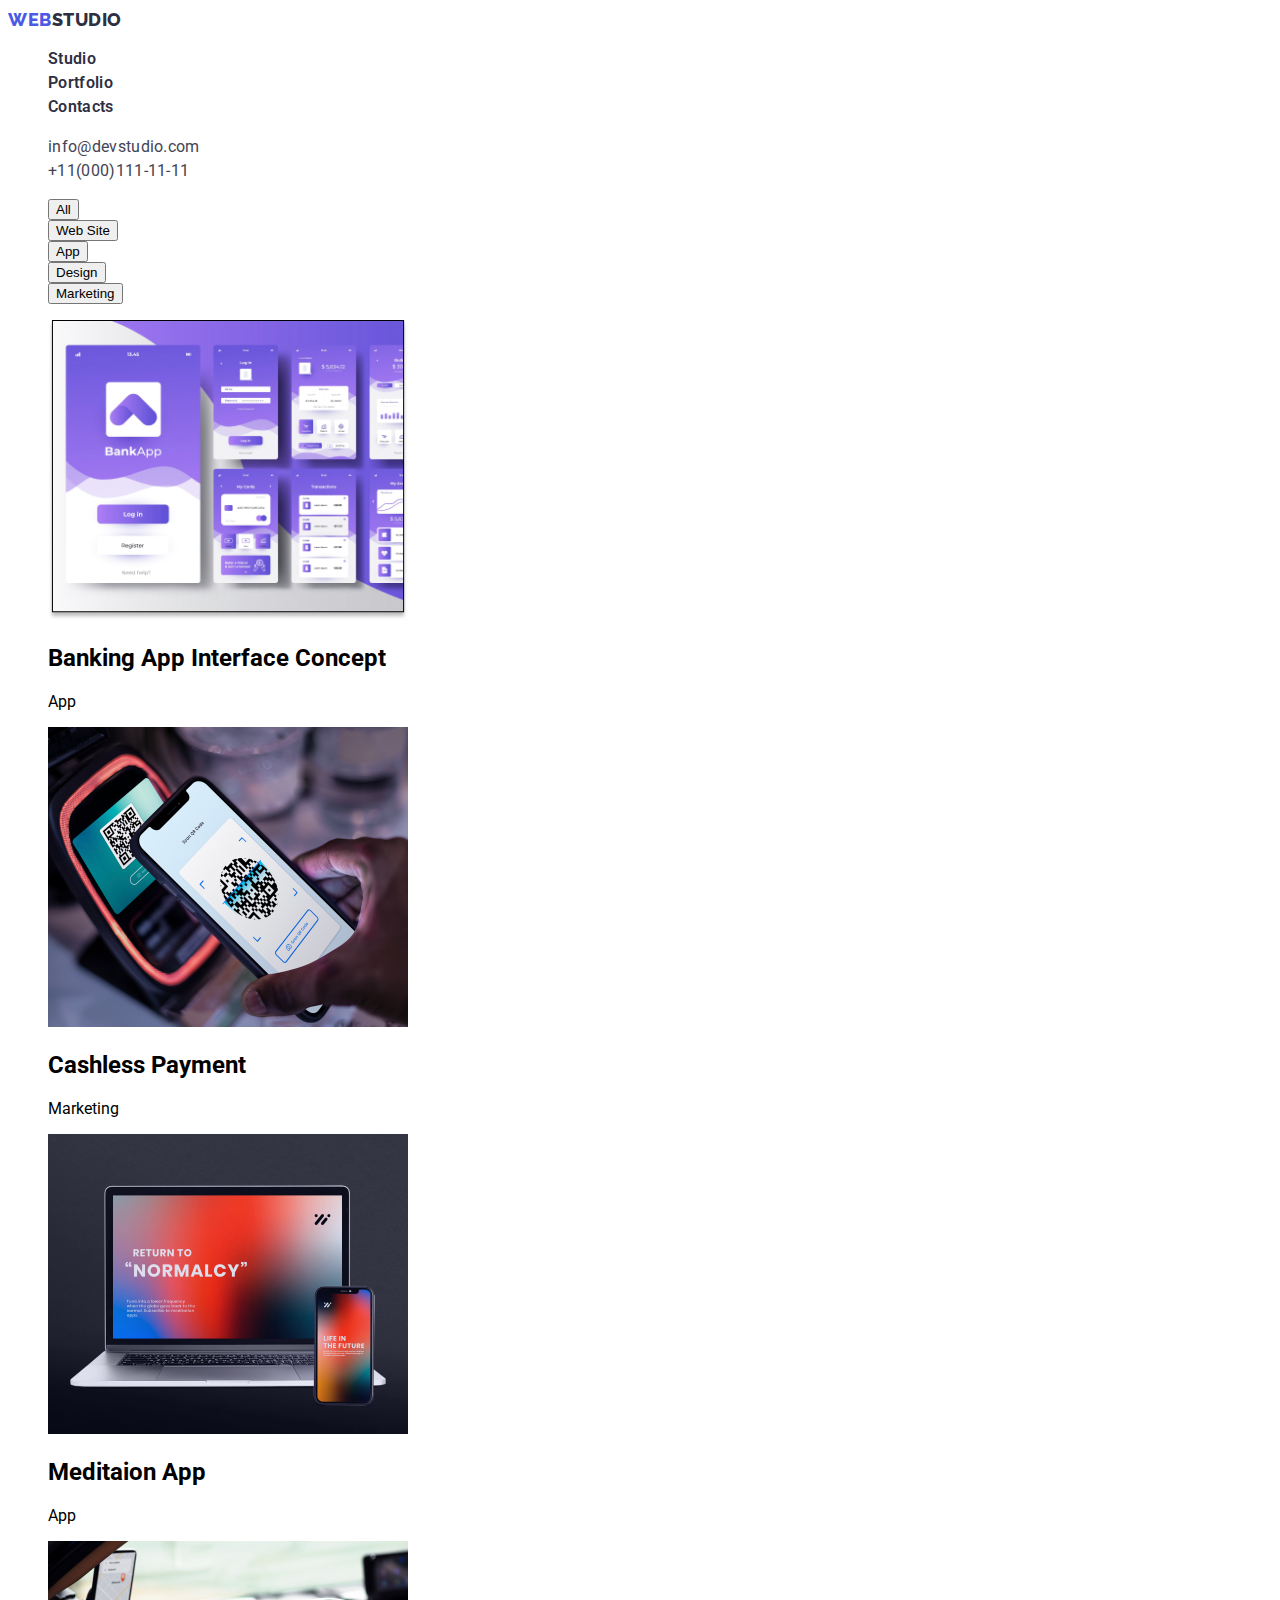
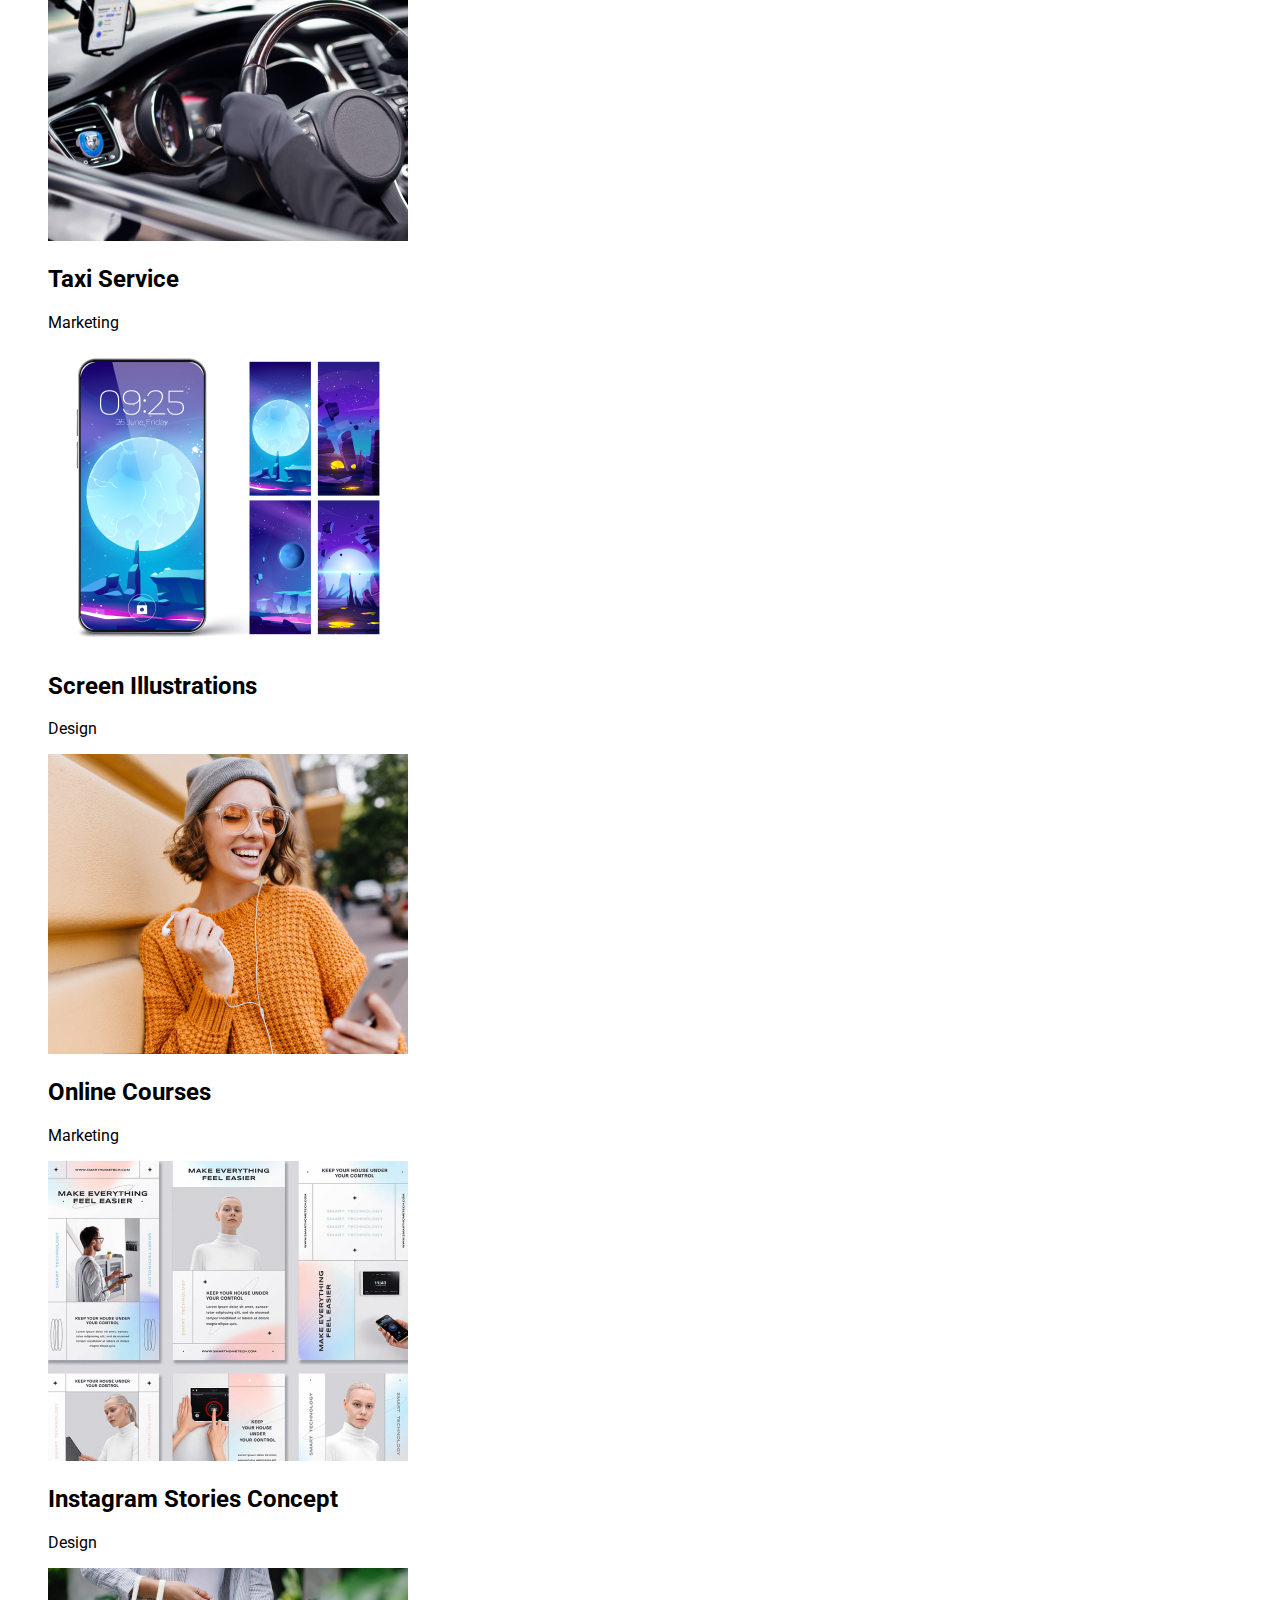
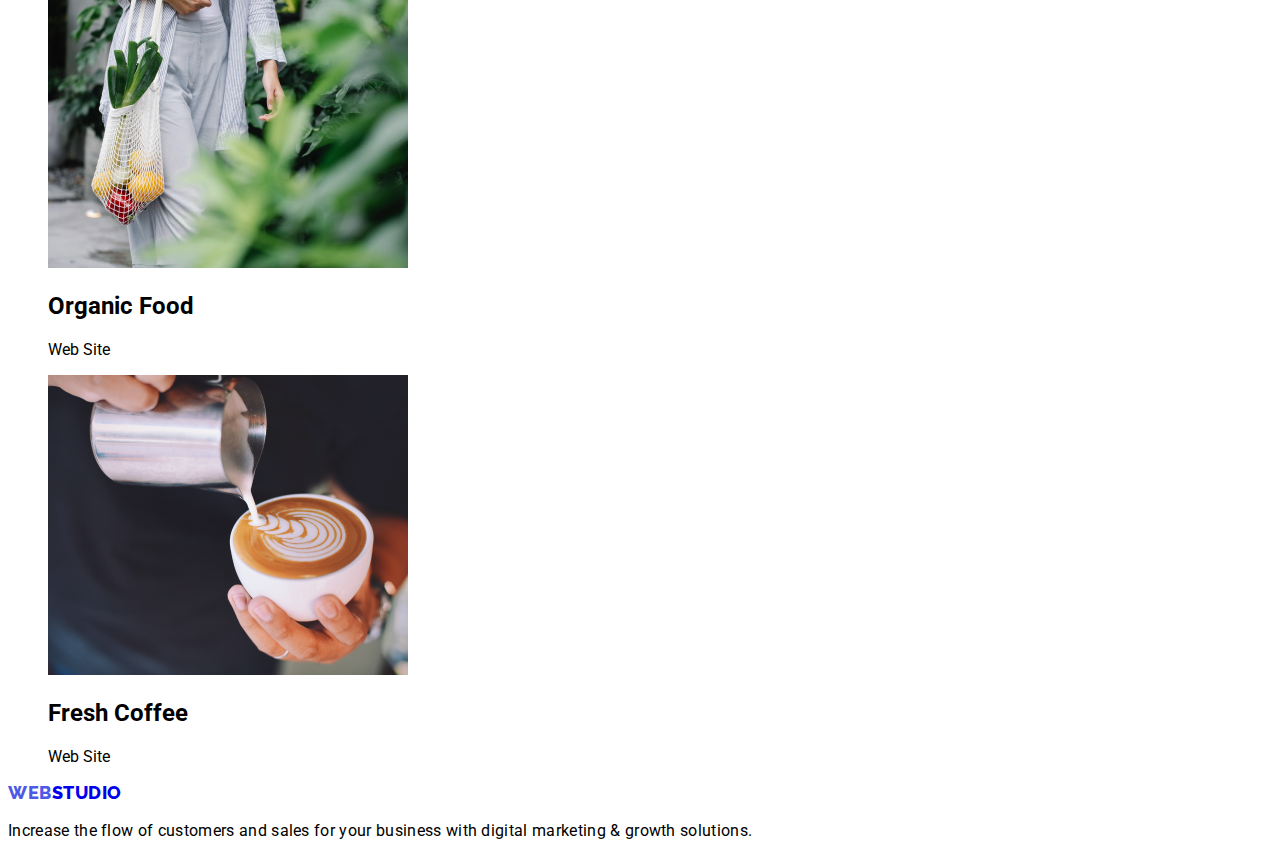
==== portfolio.html @ 6c5be2f2 "Add files via upload" ====
<!DOCTYPE html>
<html lang="en">
  <head>
    <meta charset="UTF-8" />
    <meta http-equiv="X-UA-Compatible" content="IE=edge" />
    <meta name="viewport" content="width=device-width, initial-scale=1.0" />
    <title>WEBSTUDIO</title>
    <link rel="preconnect" href="https://fonts.googleapis.com" />
    <link rel="preconnect" href="https://fonts.gstatic.com" crossorigin />
    <link
      href="https://fonts.googleapis.com/css2?family=Montserrat:wght@400;700&family=Raleway:wght@800&family=Roboto:wght@400;500;700&display=swap"
      rel="stylesheet"
    />
    <link rel="stylesheet" href="./css/styles.css" />
  </head>
  <body class="body">
    <header class="header">
      <nav>
        <a class="logo" href="./index.html"><span class="web">WEB</span>STUDIO</a>
        <ul class="header-list list">
          <li><a class="header-link link" href="./index.html">Studio</a></li>
          <li>
            <a class="header-link link" href="./portfolio.html">Portfolio</a>
          </li>
          <li><a class="header-link link" href="">Contacts</a></li>
        </ul>
      </nav>
      <ul class="list">
        <li>
          <a class="contact link" href="mailto:info@devstudio.com"
            >info@devstudio.com</a>
        </li>
        <li>
          <a class="contact link" href="tel:+110001111111">+11(000)111-11-11</a>
        </li>
      </ul>
    </header>
    <main>
      <section class="portfolio">
        <h2 hidden>Portfolio</h2>
        <ul class="list">
          <li><button type="button" class="btn-all btn">All</button></li>
          <li><button type="button" class="btn-site btn">Web Site</button></li>
          <li><button type="button" class="btn-app btn">App</button></li>
          <li><button type="button" class="btn-design btn">Design</button></li>
          <li>
            <button type="button" class="btn-marketing btn">Marketing</button>
          </li>
        </ul>
        <ul class="list">
          <li>
            <img
              width="360"
              height="300"
              src="./img/banking-app.jpg"
              alt="banking-app"
            />
            <h2>Banking App Interface Concept</h2>
            <p>App</p>
          </li>
          <li>
            <img
              width="360"
              height="300"
              src="./img/cashless-payment.jpg"
              alt="cashless-payment"
            />
            <h2>Cashless Payment</h2>
            <p>Marketing</p>
          </li>
          <li>
            <img
              width="360"
              height="300"
              src="./img/meditaion-app.jpg"
              alt="meditaion-app"
            />
            <h2>Meditaion App</h2>
            <p>App</p>
          </li>
          <li>
            <img
              width="360"
              height="300"
              src="./img/taxi-service.jpg"
              alt="taxi-service"
            />
            <h2>Taxi Service</h2>
            <p>Marketing</p>
          </li>
          <li>
            <img
              width="360"
              height="300"
              src="./img/screen-illustrations.jpg"
              alt="screen-illustrations"
            />
            <h2>Screen Illustrations</h2>
            <p>Design</p>
          </li>
          <li>
            <img
              width="360"
              height="300"
              src="./img/online-ourses.jpg"
              alt="online-curses"
            />
            <h2>Online Courses</h2>
            <p>Marketing</p>
          </li>
          <li>
            <img
              width="360"
              height="300"
              src="./img/instagram-stories.jpg"
              alt="instagram-stories"
            />
            <h2>Instagram Stories Concept</h2>
            <p>Design</p>
          </li>
          <li>
            <img
              width="360"
              height="300"
              src="./img/organic-food.jpg"
              alt="organic-food"
            />
            <h2>Organic Food</h2>
            <p>Web Site</p>
          </li>
          <li>
            <img
              width="360"
              height="300"
              src="./img/fresh-coffee.jpg"
              alt="fresh-coffee"
            />
            <h2>Fresh Coffee</h2>
            <p>Web Site</p>
          </li>
        </ul>
      </section>
    </main>
    <footer class="footer">
      <a class="footer-logo" href="/index.html"><span class="web">WEB</span>STUDIO</a>
      <p class="footer-text">
        Increase the flow of customers and sales for your business with digital
        marketing & growth solutions.
      </p>
    </footer>
  </body>
</html>
---- css/styles.css ----
body {
    font-family: "Roboto", sans-serif;
}
/**/
.list {
  list-style: none;
}
.link:hover,
.link:focus {
  font-family: inherit;
  color: #4d5ae5;
}

.btn:hover,
.btn:focus {
  background: #4d5ae5;
  cursor: pointer;
}

/* header */
.logo {
  font-family: "Raleway";
  font-style: normal;
  font-weight: 800;
  font-size: 18px;
  line-height: 1.3;
  letter-spacing: 0.03em;
  text-transform: uppercase;
  text-decoration: none;
  color: #2e2f42;

}
.web {
  color: #4d5ae5;
}
.header-list {

}
.header-link {
  font-style: normal;
  font-weight: 600;
  font-size: 16px;
  line-height: 1.5;
  letter-spacing: 0.02em;
  text-decoration: none;
  color: #2e2f42;
}
.contact {

  text-decoration: none;
  font-style: normal;
  font-weight: 400;
  font-size: 16px;
  line-height: 1.5;
  letter-spacing: 0.02em;
  color: #434455;
}
/* hero */
.hero {

}
.hero-text {

}
.hero-button {

}
/* footer */
.footer {

}
.footer-logo {
  font-family: 'Raleway';
  font-style: normal;
  font-weight: 800;
  font-size: 18px;
  line-height: 1.2;
  display: flex;
  align-items: center;
  letter-spacing: 0.03em;
  text-transform: uppercase;
  text-decoration: none;
  /* color: #F4F4FD; */
}
.footer-text {
font-style: normal;
font-weight: 400;
font-size: 16px;
line-height: 1.5;
letter-spacing: 0.02em;
/* color: #E7E9FC; */
}
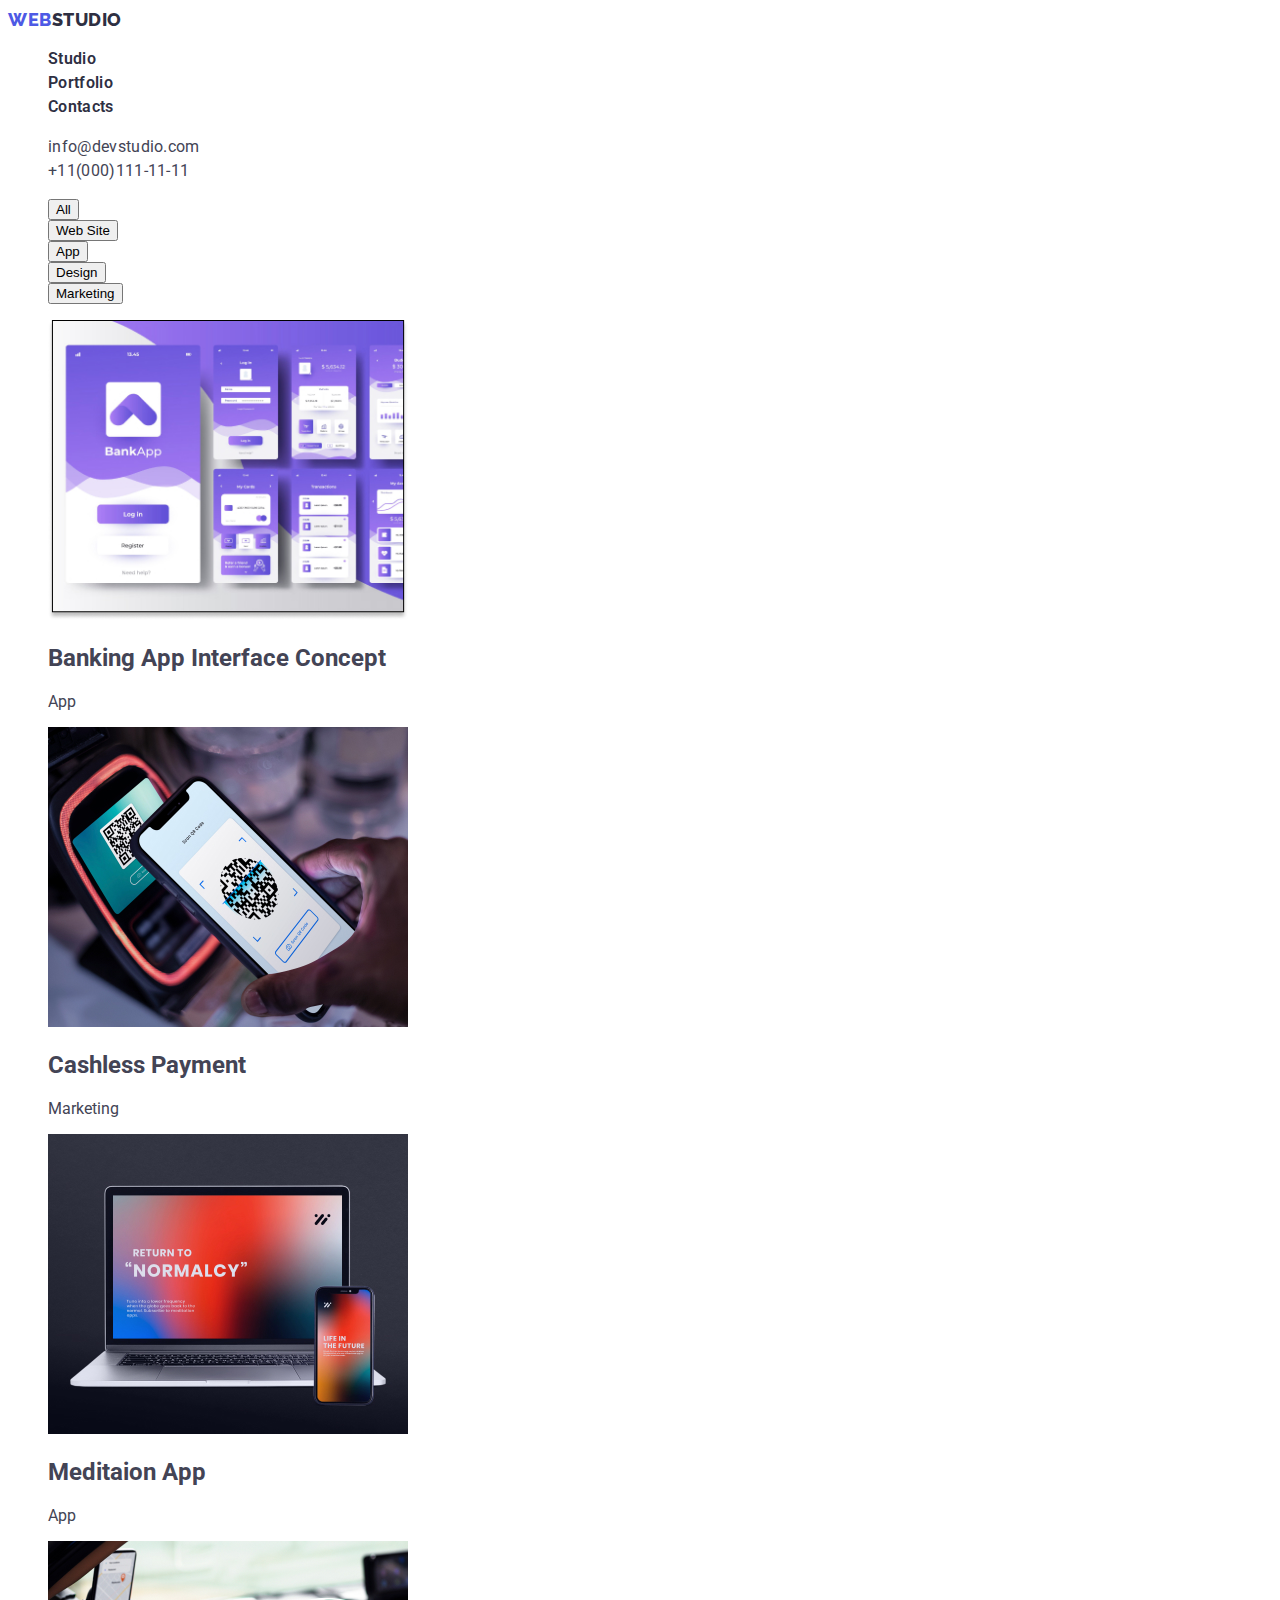
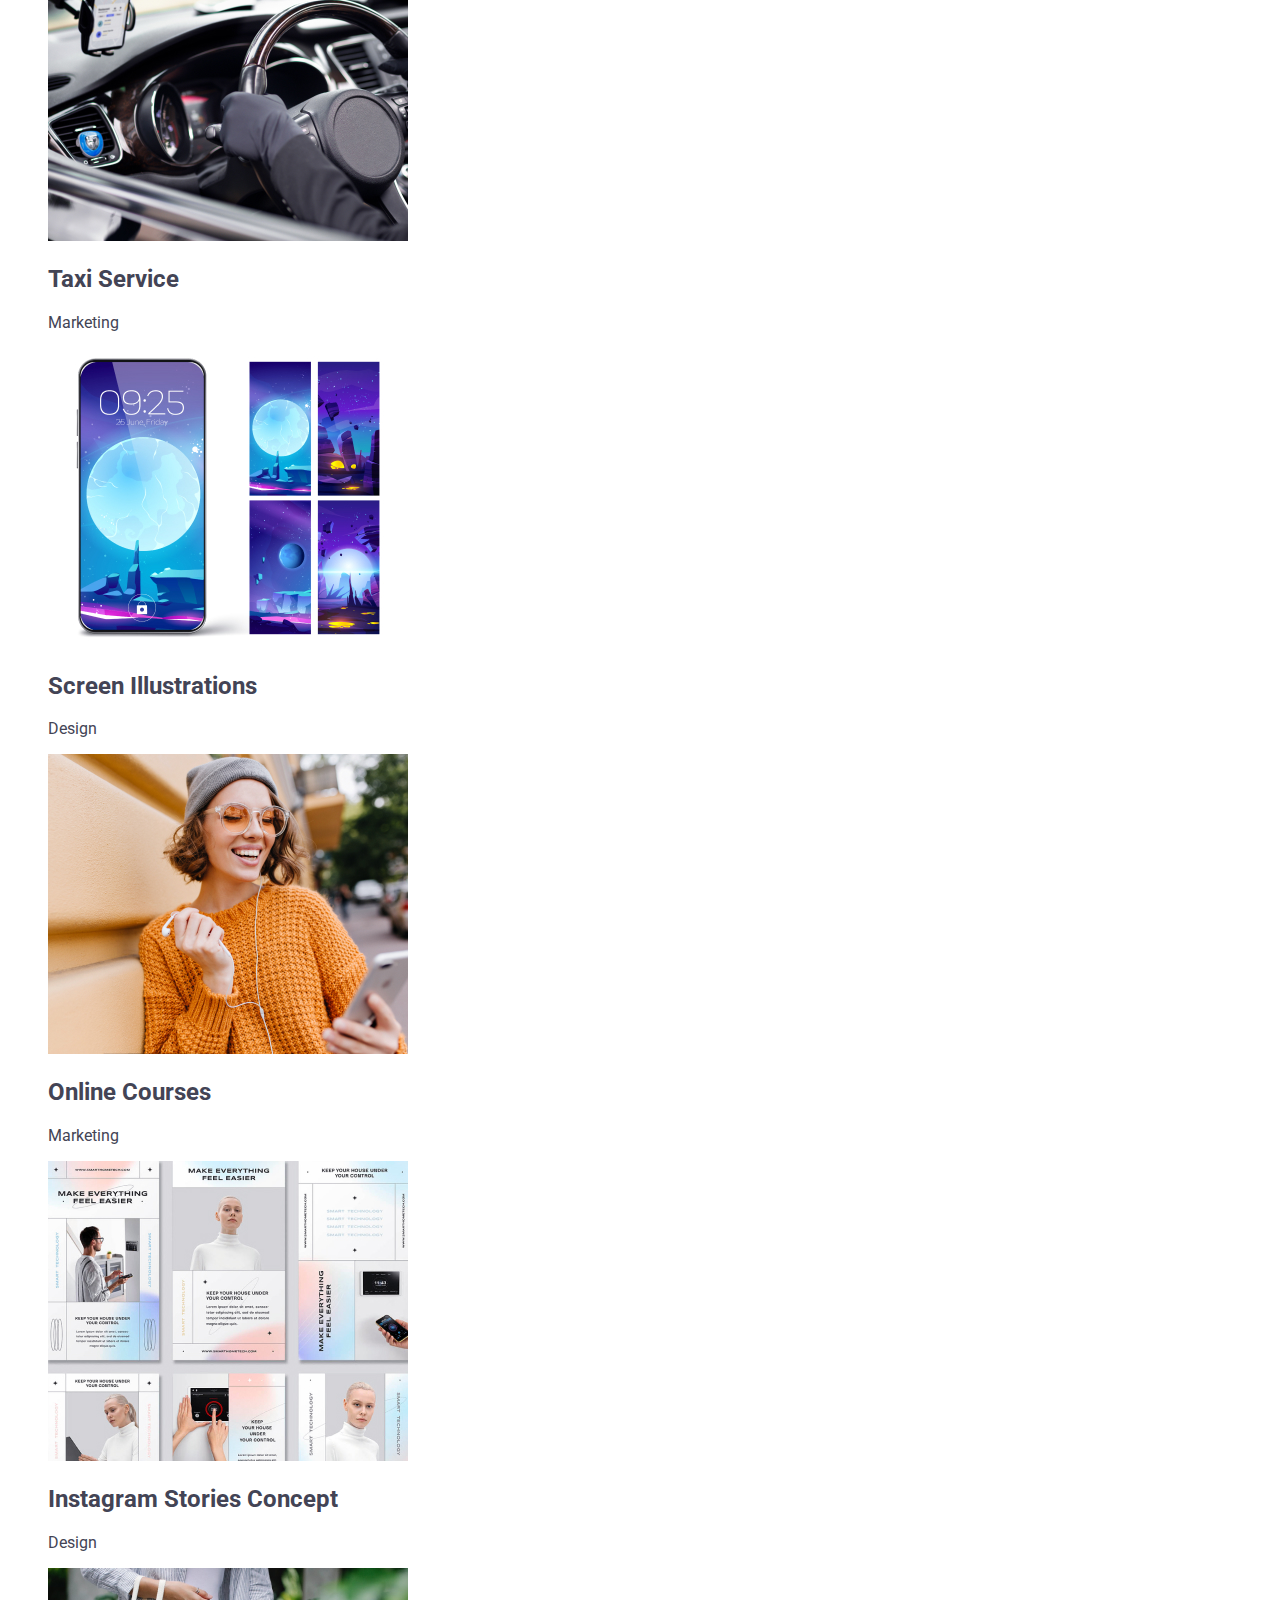
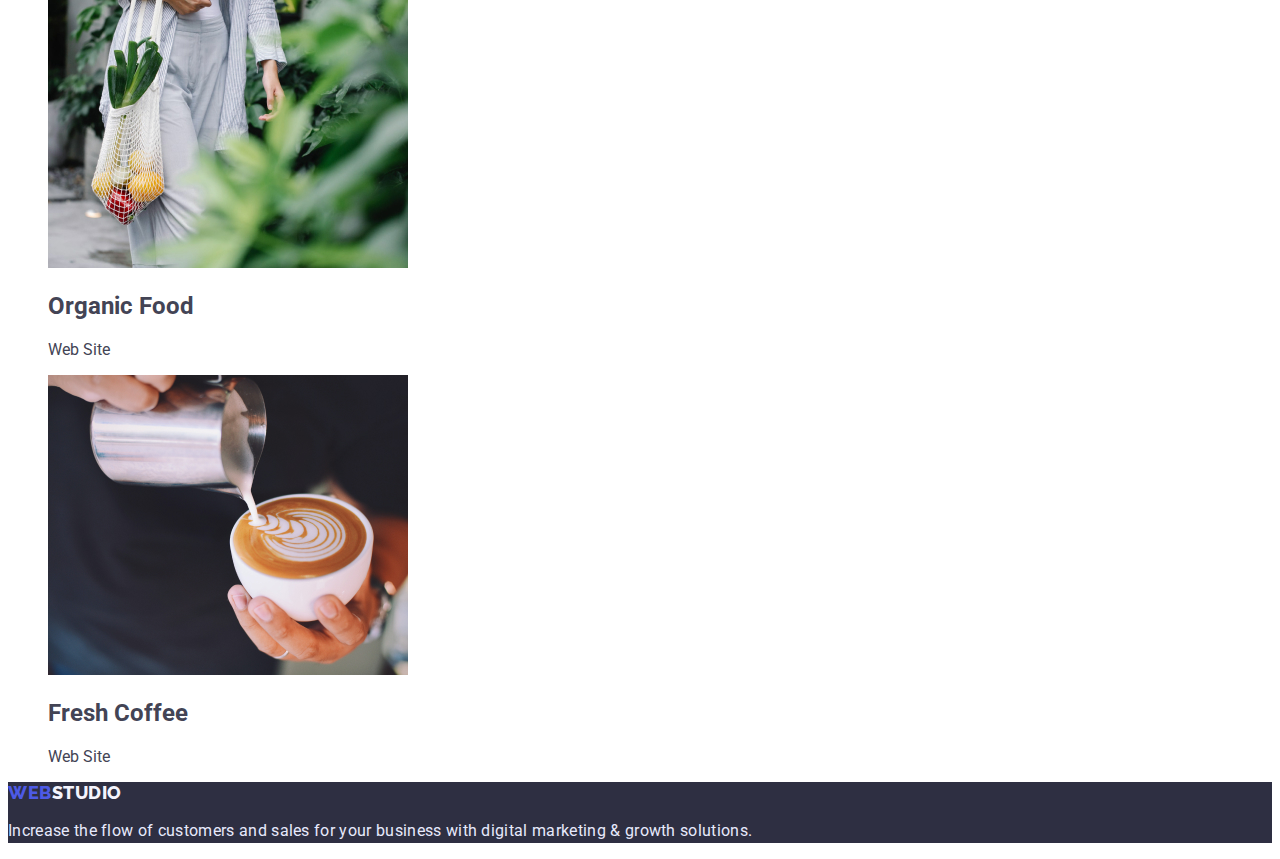
==== commit c0a18d86: "55" ====
--- a/portfolio.html
+++ b/portfolio.html
@@ -14,9 +14,11 @@
     <link rel="stylesheet" href="./css/styles.css" />
   </head>
   <body class="body">
-    <header class="header">
+    <header class="top-line">
       <nav>
-        <a class="logo" href="./index.html"><span class="web">WEB</span>STUDIO</a>
+        <a class="logo" href="./index.html"
+          ><span class="web">WEB</span>STUDIO</a
+        >
         <ul class="header-list list">
           <li><a class="header-link link" href="./index.html">Studio</a></li>
           <li>
@@ -28,7 +30,8 @@
       <ul class="list">
         <li>
           <a class="contact link" href="mailto:info@devstudio.com"
-            >info@devstudio.com</a>
+            >info@devstudio.com</a
+          >
         </li>
         <li>
           <a class="contact link" href="tel:+110001111111">+11(000)111-11-11</a>
@@ -37,14 +40,14 @@
     </header>
     <main>
       <section class="portfolio">
-        <h2 hidden>Portfolio</h2>
+        <h1 hidden>Portfolio</h1>
         <ul class="list">
-          <li><button type="button" class="btn-all btn">All</button></li>
-          <li><button type="button" class="btn-site btn">Web Site</button></li>
-          <li><button type="button" class="btn-app btn">App</button></li>
-          <li><button type="button" class="btn-design btn">Design</button></li>
+          <li><button type="button" class="btn">All</button></li>
+          <li><button type="button" class="btn">Web Site</button></li>
+          <li><button type="button" class="btn">App</button></li>
+          <li><button type="button" class="btn">Design</button></li>
           <li>
-            <button type="button" class="btn-marketing btn">Marketing</button>
+            <button type="button" class="btn">Marketing</button>
           </li>
         </ul>
         <ul class="list">
@@ -142,7 +145,9 @@
       </section>
     </main>
     <footer class="footer">
-      <a class="footer-logo" href="/index.html"><span class="web">WEB</span>STUDIO</a>
+      <a class="footer-logo" href="/index.html"
+        ><span class="web">WEB</span>STUDIO</a
+      >
       <p class="footer-text">
         Increase the flow of customers and sales for your business with digital
         marketing & growth solutions.
--- a/css/styles.css
+++ b/css/styles.css
@@ -1,5 +1,10 @@
+:root {
+
+}
 body {
     font-family: "Roboto", sans-serif;
+    background-color: #ffffff;
+    color: #434455;
 }
 /**/
 .list {
@@ -18,6 +23,9 @@
 }
 
 /* header */
+.top-line {
+
+}
 .logo {
   font-family: "Raleway";
   font-style: normal;
@@ -57,7 +65,7 @@
 }
 /* hero */
 .hero {
-
+  background-color: #2e2f42;
 }
 .hero-text {
 
@@ -67,7 +75,7 @@
 }
 /* footer */
 .footer {
-
+  background-color: #2e2f42; 
 }
 .footer-logo {
   font-family: 'Raleway';
@@ -80,7 +88,7 @@
   letter-spacing: 0.03em;
   text-transform: uppercase;
   text-decoration: none;
-  /* color: #F4F4FD; */
+  color: #F4F4FD;
 }
 .footer-text {
 font-style: normal;
@@ -88,5 +96,6 @@
 font-size: 16px;
 line-height: 1.5;
 letter-spacing: 0.02em;
-/* color: #E7E9FC; */
+color: #E7E9FC;
 }
+/* Portfolio */
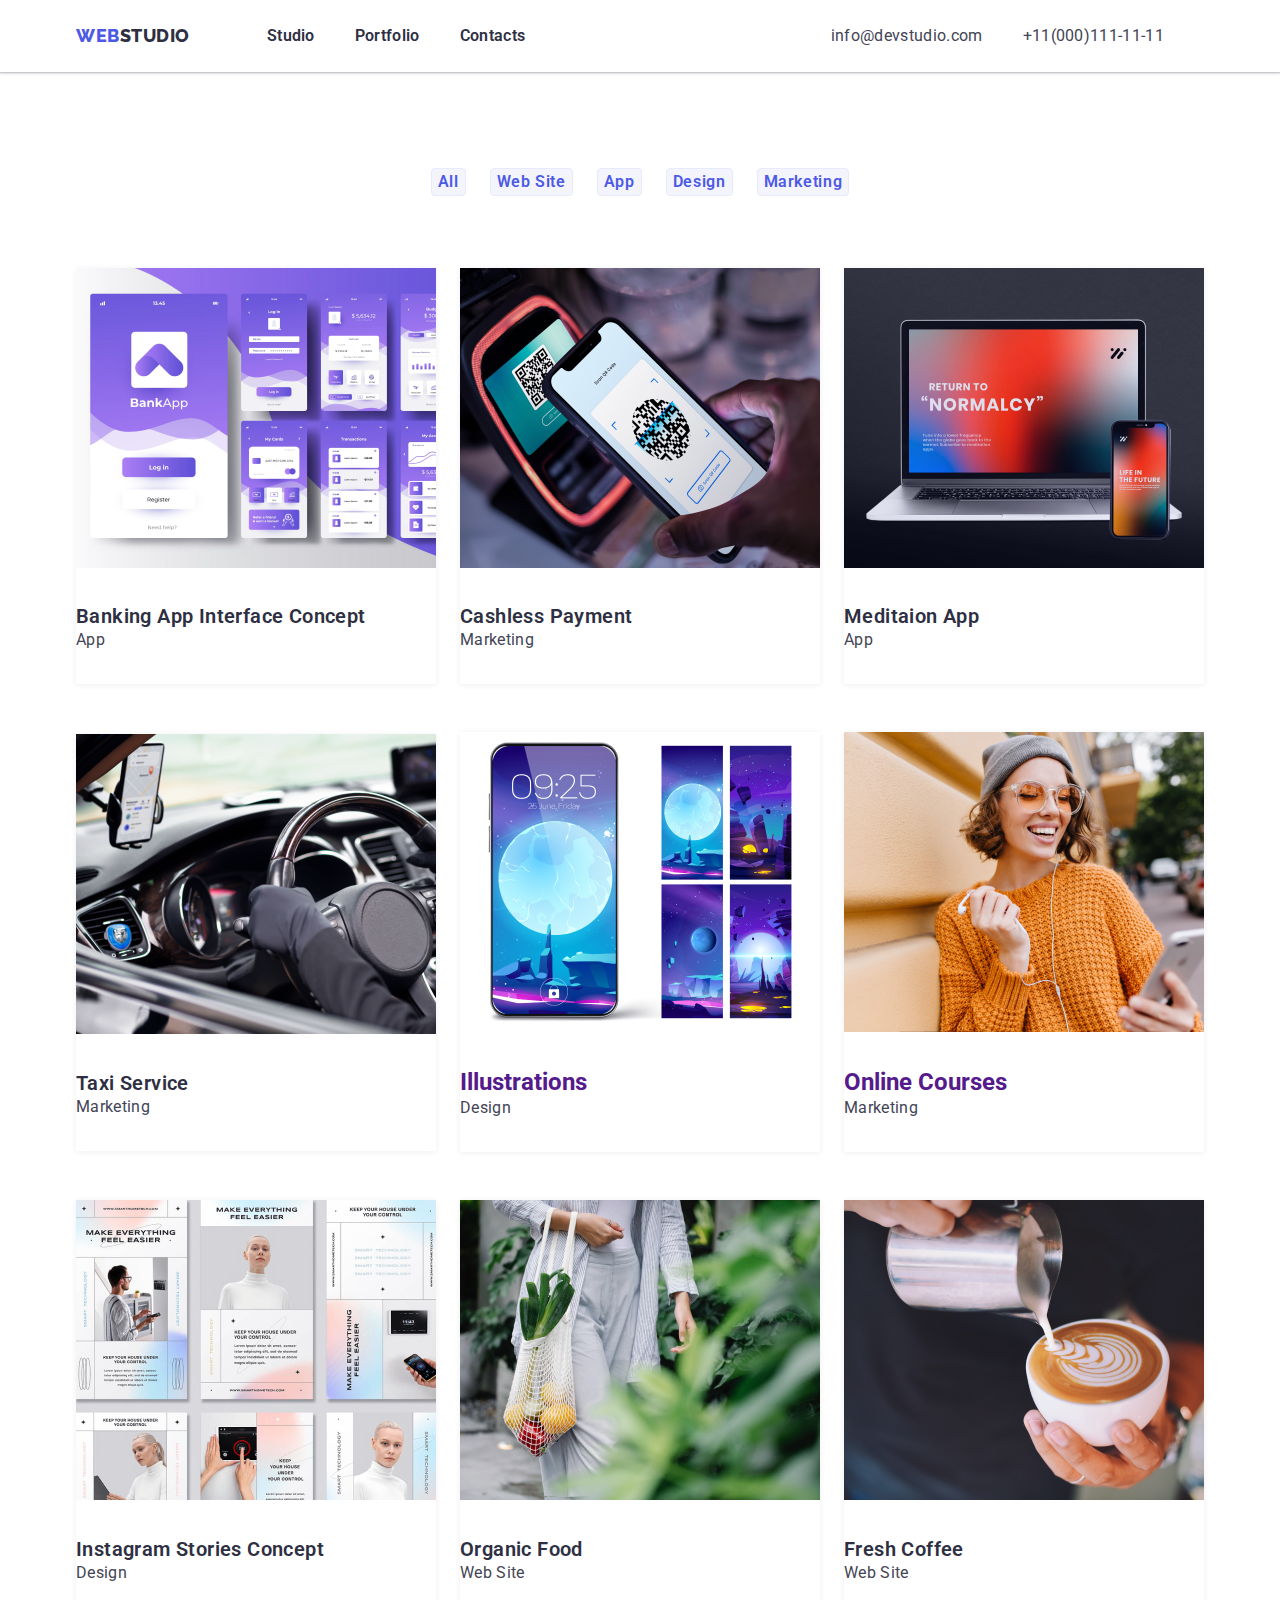
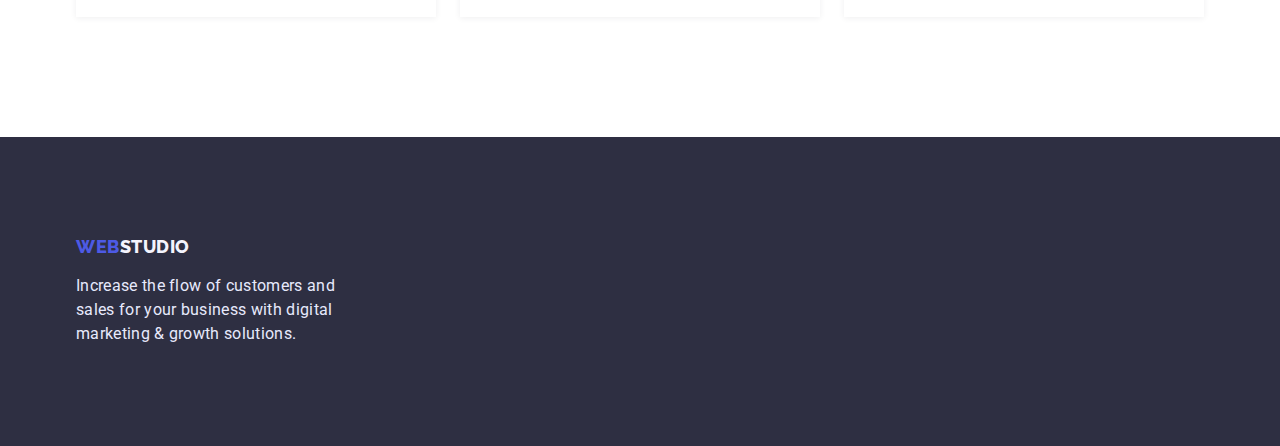
==== commit 1d04e3d8: "HW3 18/12" ====
--- a/portfolio.html
+++ b/portfolio.html
@@ -5,153 +5,213 @@
     <meta http-equiv="X-UA-Compatible" content="IE=edge" />
     <meta name="viewport" content="width=device-width, initial-scale=1.0" />
     <title>WEBSTUDIO</title>
+    <link
+      rel="stylesheet"
+      href="https://cdn.jsdelivr.net/npm/modern-normalize@1.1.0/modern-normalize.min.css"
+    />
     <link rel="preconnect" href="https://fonts.googleapis.com" />
     <link rel="preconnect" href="https://fonts.gstatic.com" crossorigin />
     <link
-      href="https://fonts.googleapis.com/css2?family=Montserrat:wght@400;700&family=Raleway:wght@800&family=Roboto:wght@400;500;700&display=swap"
+      href="https://fonts.googleapis.com/css2?family=Raleway:wght@700&family=Roboto:wght@400;500;700;900&display=swap"
       rel="stylesheet"
     />
     <link rel="stylesheet" href="./css/styles.css" />
   </head>
-  <body class="body">
-    <header class="top-line">
-      <nav>
-        <a class="logo" href="./index.html"
-          ><span class="web">WEB</span>STUDIO</a
-        >
-        <ul class="header-list list">
-          <li><a class="header-link link" href="./index.html">Studio</a></li>
-          <li>
-            <a class="header-link link" href="./portfolio.html">Portfolio</a>
-          </li>
-          <li><a class="header-link link" href="">Contacts</a></li>
-        </ul>
-      </nav>
-      <ul class="list">
-        <li>
-          <a class="contact link" href="mailto:info@devstudio.com"
-            >info@devstudio.com</a
+  <body>
+    <header class="header">
+      <div class="container">
+        <nav>
+          <a class="header-logo link" href="./index.html">
+            <span class="web-header">WEB</span
+            ><span class="studio-header">STUDIO</span></a
           >
-        </li>
-        <li>
-          <a class="contact link" href="tel:+110001111111">+11(000)111-11-11</a>
-        </li>
-      </ul>
+          <ul class="header-nav list">
+            <li><a class="nav-link link" href="./index.html">Studio</a></li>
+            <li>
+              <a class="nav-link link" href="./portfolio.html">Portfolio</a>
+            </li>
+            <li><a class="nav-link link" href="">Contacts</a></li>
+          </ul>
+        </nav>
+        <div class="heder-info">
+          <ul class="contacts-list list">
+            <li>
+              <a class="contacts-link link" href="mailto:info@devstudio.com"
+                >info@devstudio.com</a
+              >
+            </li>
+            <li>
+              <a class="contacts-link link" href="tel:+110001111111"
+                >+11(000)111-11-11</a
+              >
+            </li>
+          </ul>
+        </div>
+      </div>
     </header>
     <main>
-      <section class="portfolio">
-        <h1 hidden>Portfolio</h1>
-        <ul class="list">
-          <li><button type="button" class="btn">All</button></li>
-          <li><button type="button" class="btn">Web Site</button></li>
-          <li><button type="button" class="btn">App</button></li>
-          <li><button type="button" class="btn">Design</button></li>
-          <li>
-            <button type="button" class="btn">Marketing</button>
-          </li>
-        </ul>
-        <ul class="list">
-          <li>
-            <img
-              width="360"
-              height="300"
-              src="./img/banking-app.jpg"
-              alt="banking-app"
-            />
-            <h2>Banking App Interface Concept</h2>
-            <p>App</p>
-          </li>
-          <li>
-            <img
-              width="360"
-              height="300"
-              src="./img/cashless-payment.jpg"
-              alt="cashless-payment"
-            />
-            <h2>Cashless Payment</h2>
-            <p>Marketing</p>
-          </li>
-          <li>
-            <img
-              width="360"
-              height="300"
-              src="./img/meditaion-app.jpg"
-              alt="meditaion-app"
-            />
-            <h2>Meditaion App</h2>
-            <p>App</p>
-          </li>
-          <li>
-            <img
-              width="360"
-              height="300"
-              src="./img/taxi-service.jpg"
-              alt="taxi-service"
-            />
-            <h2>Taxi Service</h2>
-            <p>Marketing</p>
-          </li>
-          <li>
-            <img
-              width="360"
-              height="300"
-              src="./img/screen-illustrations.jpg"
-              alt="screen-illustrations"
-            />
-            <h2>Screen Illustrations</h2>
-            <p>Design</p>
-          </li>
-          <li>
-            <img
-              width="360"
-              height="300"
-              src="./img/online-ourses.jpg"
-              alt="online-curses"
-            />
-            <h2>Online Courses</h2>
-            <p>Marketing</p>
-          </li>
-          <li>
-            <img
-              width="360"
-              height="300"
-              src="./img/instagram-stories.jpg"
-              alt="instagram-stories"
-            />
-            <h2>Instagram Stories Concept</h2>
-            <p>Design</p>
-          </li>
-          <li>
-            <img
-              width="360"
-              height="300"
-              src="./img/organic-food.jpg"
-              alt="organic-food"
-            />
-            <h2>Organic Food</h2>
-            <p>Web Site</p>
-          </li>
-          <li>
-            <img
-              width="360"
-              height="300"
-              src="./img/fresh-coffee.jpg"
-              alt="fresh-coffee"
-            />
-            <h2>Fresh Coffee</h2>
-            <p>Web Site</p>
-          </li>
-        </ul>
+      <section>
+        <div class="container">
+          <h1 class="portfolio" hidden>Portfolio</h1>
+          <ul class="portfolio-filter list">
+            <li class="link">
+              <button class="btm-portfolio btm" type="button">All</button>
+            </li>
+            <li class="link">
+              <button class="btm-portfolio btm" type="button">Web Site</button>
+            </li>
+            <li class="link">
+              <button class="btm-portfolio btm" type="button">App</button>
+            </li>
+            <li class="link">
+              <button class="btm-portfolio btm" type="button">Design</button>
+            </li>
+            <li class="link">
+              <button class="btm-portfolio btm" type="button">Marketing</button>
+            </li>
+          </ul>
+          <ul class="portfolio-content list">
+            <li class="link">
+              <a class="link" href=""
+                ><img
+                  src="./img/banking-app.jpg"
+                  alt="Banking-App"
+                  width="360"
+                  height="300"
+                />
+                <div class="item-content">
+                  <h2 class="portfolio-title">Banking App Interface Concept</h2>
+                  <p class="portfolio-text">App</p>
+                </div>
+              </a>
+            </li>
+            <li class="link">
+              <a class="link" href=""
+                ><img
+                  src="./img/cashless-payment.jpg"
+                  alt="Cashless-Payment"
+                  width="360"
+                  height="300"
+                />
+                <div class="item-content">
+                  <h2 class="portfolio-title">Cashless Payment</h2>
+                  <p class="portfolio-text">Marketing</p>
+                </div>
+              </a>
+            </li>
+            <li class="link">
+              <a class="link" href=""
+                ><img
+                  src="./img/meditaion-app.jpg"
+                  alt="Meditaion-App"
+                  width="360"
+                  height="300"
+                />
+                <div class="item-content">
+                  <h2 class="portfolio-title">Meditaion App</h2>
+                  <p class="portfolio-text">App</p>
+                </div>
+              </a>
+            </li>
+            <li class="link">
+              <a class="link" href=""
+                ><img
+                  src="./img/taxi-service.jpg"
+                  alt="Taxi-Service"
+                  width="360"
+                  height="300"
+                />
+                <div class="item-content">
+                  <h2 class="portfolio-title">Taxi Service</h2>
+                  <p class="portfolio-text">Marketing</p>
+                </div>
+              </a>
+            </li>
+            <li class="link">
+              <a class="link" href=""
+                ><img
+                  src="./img/screen-illustrations.jpg"
+                  alt="Illustrations"
+                  width="360"
+                  height="300"
+                />
+                <div class="item-content">
+                  <h2>Illustrations</h2>
+                  <p class="portfolio-text">Design</p>
+                </div>
+              </a>
+            </li>
+            <li class="link">
+              <a class="link" href=""
+                ><img
+                  src="./img/online-ourses.jpg"
+                  alt="Online-Courses"
+                  width="360"
+                  height="300"
+                />
+                <div class="item-content">
+                  <h2>Online Courses</h2>
+                  <p class="portfolio-text">Marketing</p>
+                </div>
+              </a>
+            </li>
+            <li class="link">
+              <a class="link" href=""
+                ><img
+                  src="./img/instagram-stories.jpg"
+                  alt="Instagram-Stories"
+                  width="360"
+                  height="300"
+                />
+                <div class="item-content">
+                  <h2 class="portfolio-title">Instagram Stories Concept</h2>
+                  <p class="portfolio-text">Design</p>
+                </div>
+              </a>
+            </li>
+            <li class="link">
+              <a class="link" href=""
+                ><img
+                  src="./img/organic-food.jpg"
+                  alt="Organic-Food"
+                  width="360"
+                  height="300"
+                />
+                <div class="item-content">
+                  <h2 class="portfolio-title">Organic Food</h2>
+                  <p class="portfolio-text">Web Site</p>
+                </div>
+              </a>
+            </li>
+            <li class="link">
+              <a class="link" href=""
+                ><img
+                  src="./img/fresh-coffee.jpg"
+                  alt="Fresh-Coffee"
+                  width="360"
+                  height="300"
+                />
+                <div class="item-content">
+                  <h2 class="portfolio-title">Fresh Coffee</h2>
+                  <p class="portfolio-text">Web Site</p>
+                </div>
+              </a>
+            </li>
+          </ul>
+        </div>
       </section>
     </main>
     <footer class="footer">
-      <a class="footer-logo" href="/index.html"
-        ><span class="web">WEB</span>STUDIO</a
-      >
-      <p class="footer-text">
-        Increase the flow of customers and sales for your business with digital
-        marketing & growth solutions.
-      </p>
+      <div class="container">
+        <a class="footer-logo link" href="/index.html">
+          <span class="footer-web">WEB</span
+          ><span class="footer-studio">STUDIO</span></a
+        >
+        <p class="footer-text">
+          Increase the flow of customers and sales for your business with
+          digital marketing & growth solutions.
+        </p>
+      </div>
     </footer>
   </body>
 </html>
--- a/css/styles.css
+++ b/css/styles.css
@@ -1,101 +1,331 @@
 :root {
-
-}
+  --decoration-color: #ffffff; /* DECORATION-COLOR */
+  --darc-color: #2e2f42; /* NAVY BLUE */
+  --primary-brand-color: #4d5ae5; /* IRIS */
+  --light-color: #f4f4fd; /* CLOUD */
+  --accent-color: #e7e9fc; /* CORNFLOWER */
+  --body-text-color: #434455; /* SLATE */
+}
+
+*,
+*::after,
+*::before {
+  box-sizing: border-box;
+  margin: 0;
+}
+
 body {
-    font-family: "Roboto", sans-serif;
-    background-color: #ffffff;
-    color: #434455;
-}
-/**/
+  font-family: "Roboto", sans-serif;
+  font-style: normal;
+  /* background: gray; */
+}
+
+.web-header,
+.footer-web {
+  color: var(--primary-brand-color);
+}
+
 .list {
+  padding: 0;
   list-style: none;
 }
-.link:hover,
-.link:focus {
+
+.btm {
+  text-decoration: none;
+  cursor: pointer;
+}
+.link {
   font-family: inherit;
-  color: #4d5ae5;
-}
-
-.btn:hover,
-.btn:focus {
-  background: #4d5ae5;
-  cursor: pointer;
-}
-
-/* header */
-.top-line {
-
-}
-.logo {
+  text-decoration: none;
+}
+
+h1,
+h2,
+h3,
+p,
+ul {
+  margin-top: 0;
+  margin-bottom: 0;
+}
+
+.container {
+  max-width: 1158px;
+  margin: 0 auto;
+  padding: 0 15px;
+}
+
+.header nav,
+.header-nav,
+.contacts-list,
+.portfolio-filter {
+  display: flex;
+  align-items: center;
+}
+
+.header .container,
+.benefits ul,
+.work ul,
+.team ul {
+  display: flex;
+  align-items: center;
+  justify-content: space-between;
+}
+
+.work,
+.team-list,
+.portfolio-content {
+  padding-bottom: 120px;
+}
+
+/* ----- HEADER ----- */
+
+.header {
+  padding-top: 24px;
+  padding-bottom: 24px;
+  box-shadow: 0px 2px 1px rgba(46, 47, 66, 0.08),
+    0px 1px 1px rgba(46, 47, 66, 0.16), 0px 1px 6px rgba(46, 47, 66, 0.08);
+}
+
+.header-logo {
   font-family: "Raleway";
   font-style: normal;
   font-weight: 800;
   font-size: 18px;
-  line-height: 1.3;
+  line-height: 1.33;
   letter-spacing: 0.03em;
   text-transform: uppercase;
-  text-decoration: none;
-  color: #2e2f42;
-
-}
-.web {
-  color: #4d5ae5;
-}
-.header-list {
-
-}
-.header-link {
-  font-style: normal;
-  font-weight: 600;
-  font-size: 16px;
-  line-height: 1.5;
-  letter-spacing: 0.02em;
-  text-decoration: none;
-  color: #2e2f42;
-}
-.contact {
-
-  text-decoration: none;
-  font-style: normal;
-  font-weight: 400;
-  font-size: 16px;
-  line-height: 1.5;
-  letter-spacing: 0.02em;
-  color: #434455;
-}
-/* hero */
+  margin-right: 77px;
+}
+
+.studio-header {
+  color: var(--darc-color);
+}
+
+.contacts-link:focus,
+.contacts-link:hover,
+.nav-link:hover,
+.nav-link:focus {
+  color: var(--primary-brand-color);
+}
+
+.nav-link {
+  font-weight: 600;
+  font-size: 16px;
+  line-height: 1.5;
+  letter-spacing: 0.02em;
+  color: var(--darc-color);
+  padding: 0 40px 0 0;
+}
+.contacts-link {
+  font-size: 16px;
+  line-height: 1.5;
+  letter-spacing: 0.02em;
+  color: var(--body-text-color);
+  padding: 0 40px 0 0;
+}
+
+/* ----- HERO ----- */
+
 .hero {
-  background-color: #2e2f42;
-}
-.hero-text {
-
-}
-.hero-button {
-
-}
-/* footer */
+  background-color: var(--darc-color);
+  padding-top: 192px;
+  padding-bottom: 192px;
+}
+
+.hero-title {
+  font-weight: 600;
+  font-size: 56px;
+  line-height: 1.07;
+  text-align: center;
+  letter-spacing: 0.02em;
+  color: var(--decoration-color);
+  width: 492px;
+  margin: 0 auto 48px;
+}
+
+.hero-btm {
+  display: block;
+  margin: 0 auto;
+  padding: 16px 32px;
+
+  font-weight: 600;
+  font-size: 16px;
+  line-height: 1.19;
+  align-items: center;
+  letter-spacing: 0.04em;
+  color: var(--decoration-color);
+  background-color: var(--primary-brand-color);
+  border: 0px;
+  box-shadow: 0px 4px 4px rgba(0, 0, 0, 0.15);
+  border-radius: 4px;
+}
+
+/* ----- BENEFITS ----- */
+
+.benefits {
+  padding-top: 120px;
+  padding-bottom: 120px;
+}
+.benefits-list {
+  max-width: 264px;
+}
+.benefits-title {
+  font-weight: 600;
+  font-size: 20px;
+  line-height: 1.2;
+  letter-spacing: 0.02em;
+  color: var(--darc-color);
+}
+.benefits-text {
+  font-size: 16px;
+  line-height: 1.5;
+  letter-spacing: 0.02em;
+  color: var(--body-text-color);
+}
+
+/* ----- WORK ----- */
+
+.work-title {
+  font-weight: 600;
+  font-size: 36px;
+  line-height: 1.11;
+  text-align: center;
+  letter-spacing: 0.02em;
+  text-transform: capitalize;
+  color: var(--darc-color);
+  padding-bottom: 72px;
+}
+
+/* ----- TEAM ----- */
+
+.team {
+  background-color: var(--light-color);
+}
+
+.team-item {
+  background: var(--decoration-color);
+  box-shadow: 0px 1px 6px rgba(46, 47, 66, 0.08), 0px 1px 1px rgba(46, 47, 66, 0.16), 0px 2px 1px rgba(46, 47, 66, 0.08);
+  border-radius: 0px 0px 4px 4px;
+}
+
+.team-title {
+  font-weight: 600;
+  font-size: 36px;
+  line-height: 1.11;
+  text-align: center;
+  letter-spacing: 0.02em;
+  text-transform: capitalize;
+  color: var(--darc-color);
+  padding-top: 120px;
+  padding-bottom: 72px;
+}
+.subject {
+  font-weight: 600;
+  font-size: 20px;
+  line-height: 1.2;
+  text-align: center;
+  letter-spacing: 0.02em;
+  color: var(--darc-color);
+  padding-top: 32px;
+  padding-bottom: 8px;  
+}
+.team-text {
+  font-size: 16px;
+  line-height: 1.5;
+  text-align: center;
+  letter-spacing: 0.02em;
+  color: var(--body-text-color);
+  margin-bottom: 32px;
+}
+
+/* ----- PORTFOLIO ----- */
+
+.portfolio-filter {
+  justify-content: center;
+  column-gap: 24px;
+}
+
+.btm-portfolio:focus,
+.btm-portfolio:hover {
+  background-color: var(--primary-brand-color);
+  color: var(--decoration-color);
+  border: 1px solid var(--primary-brand-color);
+  box-shadow: 0px 3px 1px rgba(0, 0, 0, 0.1), 0px 2px 1px rgba(0, 0, 0, 0.08),
+    0px 2px 2px rgba(0, 0, 0, 0.12);
+}
+
+.btm-portfolio {
+  font-weight: 600;
+  font-size: 16px;
+  line-height: 1.5;
+  align-items: center;
+  text-align: center;
+  letter-spacing: 0.04em;
+  color: var(--primary-brand-color);
+  background: var(--light-color);
+  border: 1px solid #e7e9fc;
+  border-radius: 4px;
+  margin-top: 96px;
+  margin-bottom: 72px;
+}
+
+.portfolio-content {
+  display: flex;
+  align-items: center;
+  flex-wrap: wrap;
+  column-gap: 24px;
+  row-gap: 48px;
+}
+
+.portfolio-title {
+  font-weight: 600;
+  font-size: 20px;
+  line-height: 1.2;
+  letter-spacing: 0.02em;
+  color: var(--darc-color);
+}
+
+.portfolio-text {
+  font-size: 16px;
+  line-height: 1.5;
+  letter-spacing: 0.02em;
+  color: var(--body-text-color);
+}
+
+.item-content {
+  margin-top: 32px;
+  margin-bottom: 32px;
+}
+
+.portfolio-content li {
+  box-shadow: 0px 1px 6px rgba(46, 47, 66, 0.08);
+}
+/* ----- FOOTER ----- */
+
 .footer {
-  background-color: #2e2f42; 
-}
+  padding: 100px 0;
+  background-color: var(--darc-color);
+}
+
 .footer-logo {
-  font-family: 'Raleway';
+  font-family: "Raleway";
   font-style: normal;
   font-weight: 800;
   font-size: 18px;
-  line-height: 1.2;
-  display: flex;
-  align-items: center;
+  line-height: 1.16;
   letter-spacing: 0.03em;
   text-transform: uppercase;
-  text-decoration: none;
-  color: #F4F4FD;
-}
+}
+
+.footer-studio {
+  color: var(--light-color);
+}
+
 .footer-text {
-font-style: normal;
-font-weight: 400;
-font-size: 16px;
-line-height: 1.5;
-letter-spacing: 0.02em;
-color: #E7E9FC;
-}
-/* Portfolio */
+  max-width: 264px;
+  font-size: 16px;
+  line-height: 1.5;
+  letter-spacing: 0.02em;
+  color: var(--accent-color);
+  margin-top: 16px;
+}
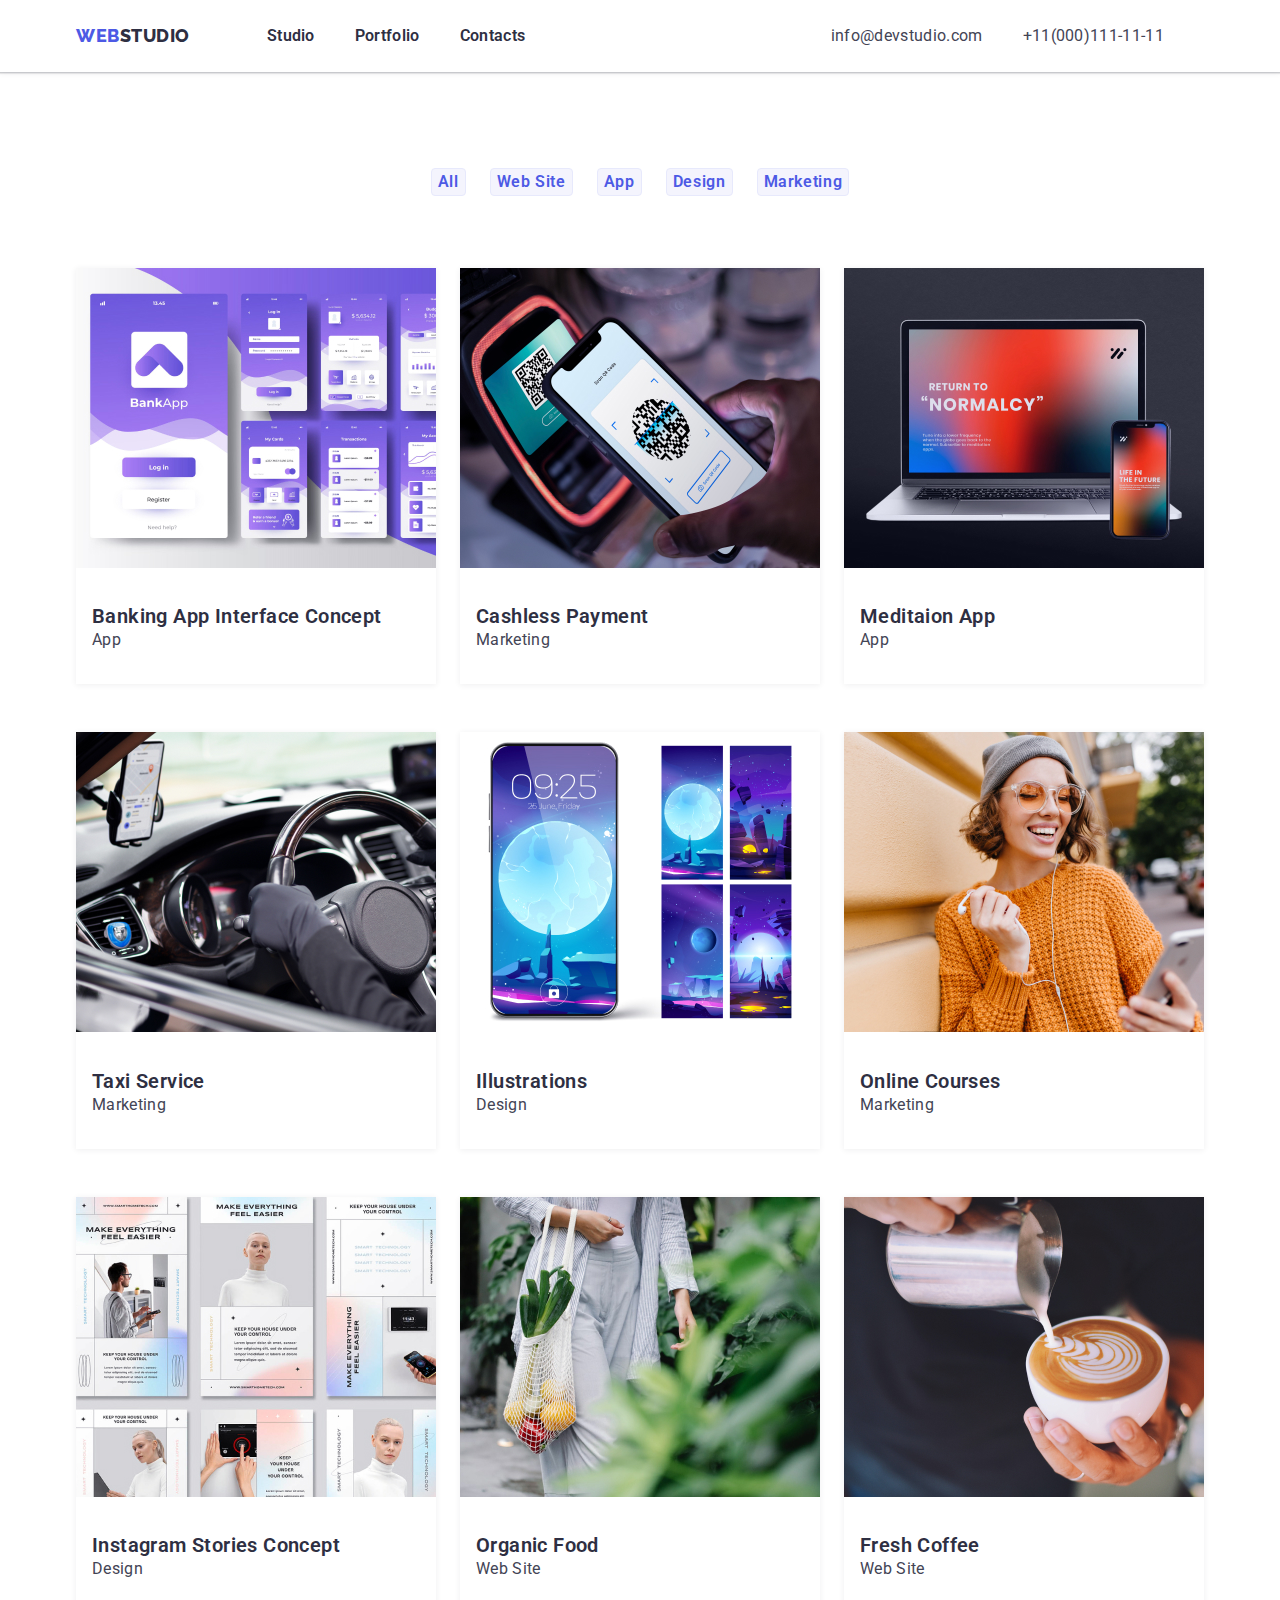
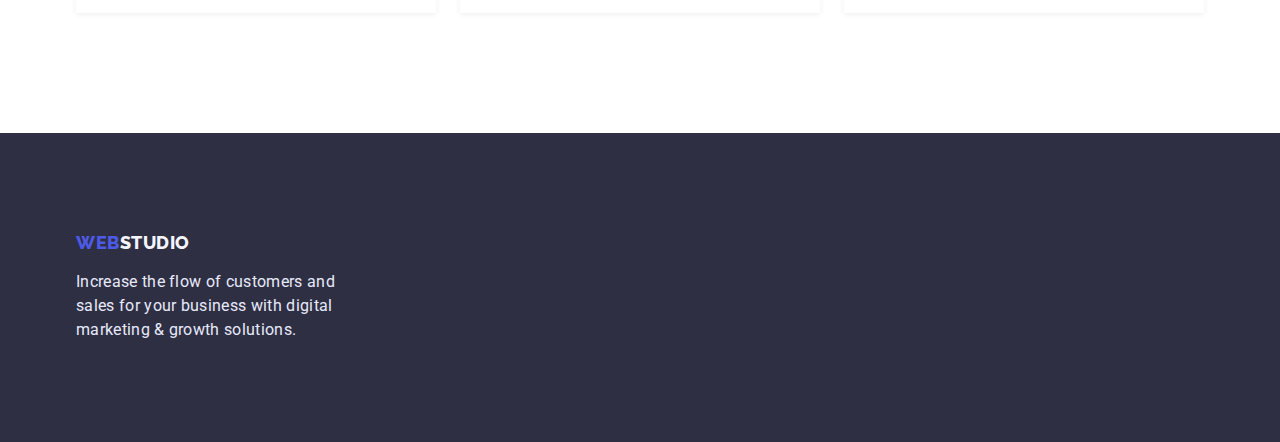
==== commit 9aafa100: "margin" ====
--- a/portfolio.html
+++ b/portfolio.html
@@ -136,7 +136,7 @@
                   height="300"
                 />
                 <div class="item-content">
-                  <h2>Illustrations</h2>
+                  <h2 class="portfolio-title">Illustrations</h2>
                   <p class="portfolio-text">Design</p>
                 </div>
               </a>
@@ -150,7 +150,7 @@
                   height="300"
                 />
                 <div class="item-content">
-                  <h2>Online Courses</h2>
+                  <h2 class="portfolio-title">Online Courses</h2>
                   <p class="portfolio-text">Marketing</p>
                 </div>
               </a>
--- a/css/styles.css
+++ b/css/styles.css
@@ -293,8 +293,9 @@
 }
 
 .item-content {
-  margin-top: 32px;
-  margin-bottom: 32px;
+  margin: 32px auto 32px 16px;
+  /* margin-top: 32px;
+  margin-bottom: 32px; */
 }
 
 .portfolio-content li {
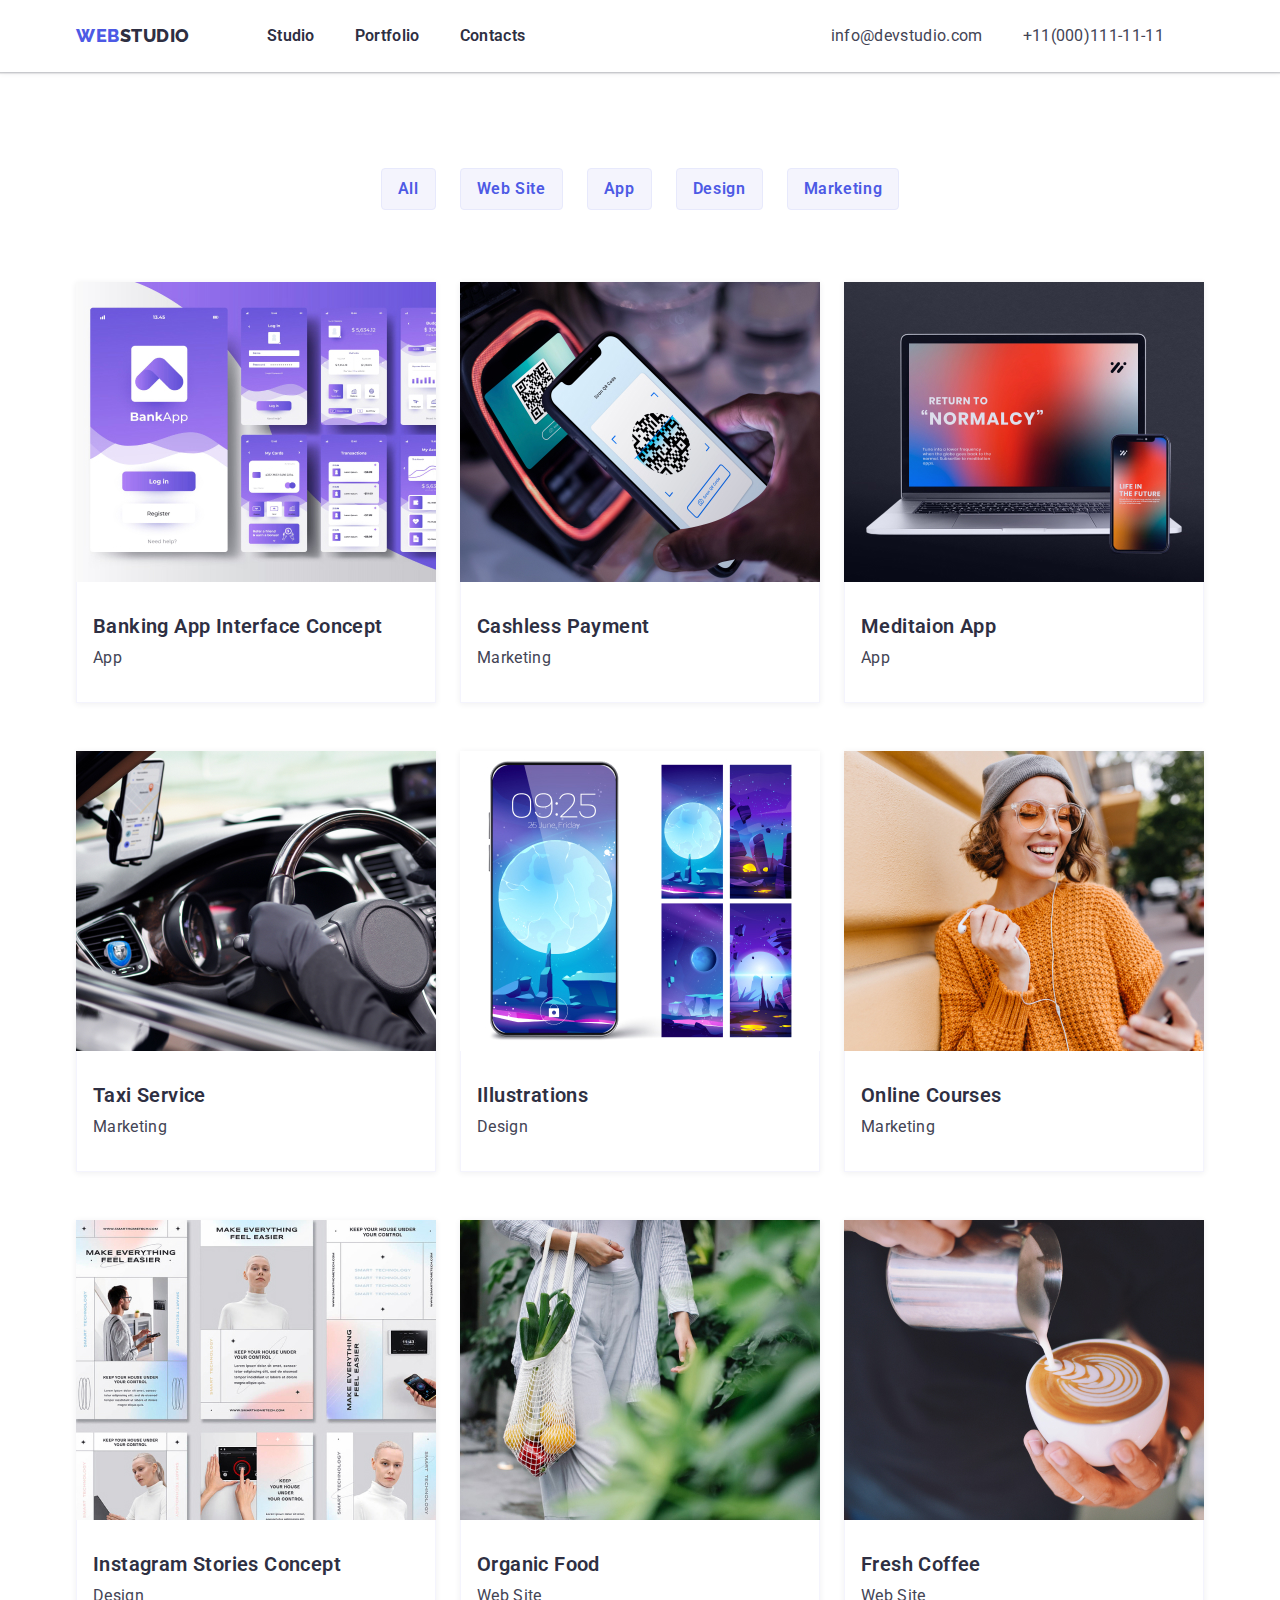
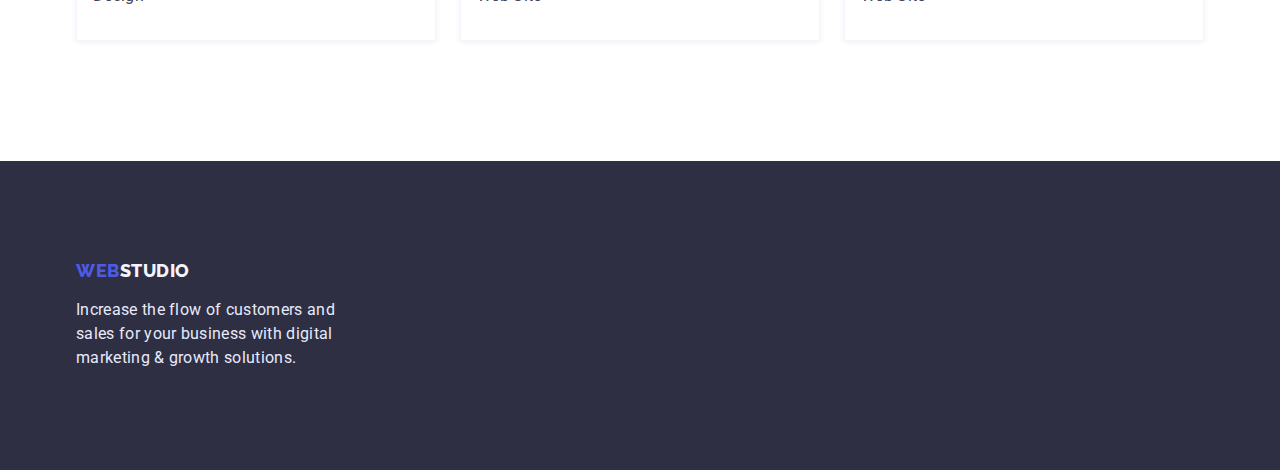
==== commit f8711cf1: "доопрацювання" ====
--- a/portfolio.html
+++ b/portfolio.html
@@ -73,7 +73,7 @@
           <ul class="portfolio-content list">
             <li class="link">
               <a class="link" href=""
-                ><img
+                ><img class="img"
                   src="./img/banking-app.jpg"
                   alt="Banking-App"
                   width="360"
@@ -87,7 +87,7 @@
             </li>
             <li class="link">
               <a class="link" href=""
-                ><img
+                ><img class="img"
                   src="./img/cashless-payment.jpg"
                   alt="Cashless-Payment"
                   width="360"
@@ -101,7 +101,7 @@
             </li>
             <li class="link">
               <a class="link" href=""
-                ><img
+                ><img class="img"
                   src="./img/meditaion-app.jpg"
                   alt="Meditaion-App"
                   width="360"
@@ -115,7 +115,7 @@
             </li>
             <li class="link">
               <a class="link" href=""
-                ><img
+                ><img class="img"
                   src="./img/taxi-service.jpg"
                   alt="Taxi-Service"
                   width="360"
@@ -129,7 +129,7 @@
             </li>
             <li class="link">
               <a class="link" href=""
-                ><img
+                ><img class="img"
                   src="./img/screen-illustrations.jpg"
                   alt="Illustrations"
                   width="360"
@@ -143,7 +143,7 @@
             </li>
             <li class="link">
               <a class="link" href=""
-                ><img
+                ><img class="img"
                   src="./img/online-ourses.jpg"
                   alt="Online-Courses"
                   width="360"
@@ -157,7 +157,7 @@
             </li>
             <li class="link">
               <a class="link" href=""
-                ><img
+                ><img class="img"
                   src="./img/instagram-stories.jpg"
                   alt="Instagram-Stories"
                   width="360"
@@ -171,7 +171,7 @@
             </li>
             <li class="link">
               <a class="link" href=""
-                ><img
+                ><img class="img"
                   src="./img/organic-food.jpg"
                   alt="Organic-Food"
                   width="360"
@@ -185,7 +185,7 @@
             </li>
             <li class="link">
               <a class="link" href=""
-                ><img
+                ><img class="img"
                   src="./img/fresh-coffee.jpg"
                   alt="Fresh-Coffee"
                   width="360"
--- a/css/styles.css
+++ b/css/styles.css
@@ -75,6 +75,12 @@
 .team-list,
 .portfolio-content {
   padding-bottom: 120px;
+}
+
+.img {
+  display: block;
+  max-width: 100%;
+  height: auto;
 }
 
 /* ----- HEADER ----- */
@@ -137,7 +143,7 @@
   font-size: 56px;
   line-height: 1.07;
   text-align: center;
-  letter-spacing: 0.02em;
+  /* letter-spacing: 0.02em; */
   color: var(--decoration-color);
   width: 492px;
   margin: 0 auto 48px;
@@ -147,7 +153,6 @@
   display: block;
   margin: 0 auto;
   padding: 16px 32px;
-
   font-weight: 600;
   font-size: 16px;
   line-height: 1.19;
@@ -193,19 +198,22 @@
   letter-spacing: 0.02em;
   text-transform: capitalize;
   color: var(--darc-color);
-  padding-bottom: 72px;
+  margin-bottom: 72px;
 }
 
 /* ----- TEAM ----- */
 
 .team {
   background-color: var(--light-color);
+  padding-top: 120px;
+  padding-bottom: 120px
 }
 
 .team-item {
   background: var(--decoration-color);
   box-shadow: 0px 1px 6px rgba(46, 47, 66, 0.08), 0px 1px 1px rgba(46, 47, 66, 0.16), 0px 2px 1px rgba(46, 47, 66, 0.08);
   border-radius: 0px 0px 4px 4px;
+  padding-bottom: 32px;
 }
 
 .team-title {
@@ -216,8 +224,7 @@
   letter-spacing: 0.02em;
   text-transform: capitalize;
   color: var(--darc-color);
-  padding-top: 120px;
-  padding-bottom: 72px;
+  margin-bottom: 72px;
 }
 .subject {
   font-weight: 600;
@@ -226,16 +233,15 @@
   text-align: center;
   letter-spacing: 0.02em;
   color: var(--darc-color);
-  padding-top: 32px;
-  padding-bottom: 8px;  
+  margin-top: 32px;
+  margin-bottom: 8px;  
 }
 .team-text {
   font-size: 16px;
   line-height: 1.5;
   text-align: center;
   letter-spacing: 0.02em;
-  color: var(--body-text-color);
-  margin-bottom: 32px;
+  color: var(--body-text-color);  
 }
 
 /* ----- PORTFOLIO ----- */
@@ -243,6 +249,8 @@
 .portfolio-filter {
   justify-content: center;
   column-gap: 24px;
+  padding-top: 96px;
+  padding-bottom: 72px;
 }
 
 .btm-portfolio:focus,
@@ -265,8 +273,9 @@
   background: var(--light-color);
   border: 1px solid #e7e9fc;
   border-radius: 4px;
-  margin-top: 96px;
-  margin-bottom: 72px;
+  padding: 8px 16px;
+  /* margin-top: 96px;
+  margin-bottom: 72px; */
 }
 
 .portfolio-content {
@@ -277,30 +286,33 @@
   row-gap: 48px;
 }
 
+.portfolio-content li {
+  box-shadow: 0px 1px 6px rgba(46, 47, 66, 0.08);
+}
+.item-content {
+  padding-top: 32px;
+  padding-bottom: 32px;
+  border: 0.5px solid var(--light-color);
+  border-top: none;  
+}
 .portfolio-title {
   font-weight: 600;
   font-size: 20px;
   line-height: 1.2;
   letter-spacing: 0.02em;
   color: var(--darc-color);
-}
+  padding-left: 16px;
+  margin-bottom: 8px;
+  }
 
 .portfolio-text {
   font-size: 16px;
   line-height: 1.5;
   letter-spacing: 0.02em;
   color: var(--body-text-color);
-}
-
-.item-content {
-  margin: 32px auto 32px 16px;
-  /* margin-top: 32px;
-  margin-bottom: 32px; */
-}
-
-.portfolio-content li {
-  box-shadow: 0px 1px 6px rgba(46, 47, 66, 0.08);
-}
+  padding-left: 16px;
+}
+
 /* ----- FOOTER ----- */
 
 .footer {
